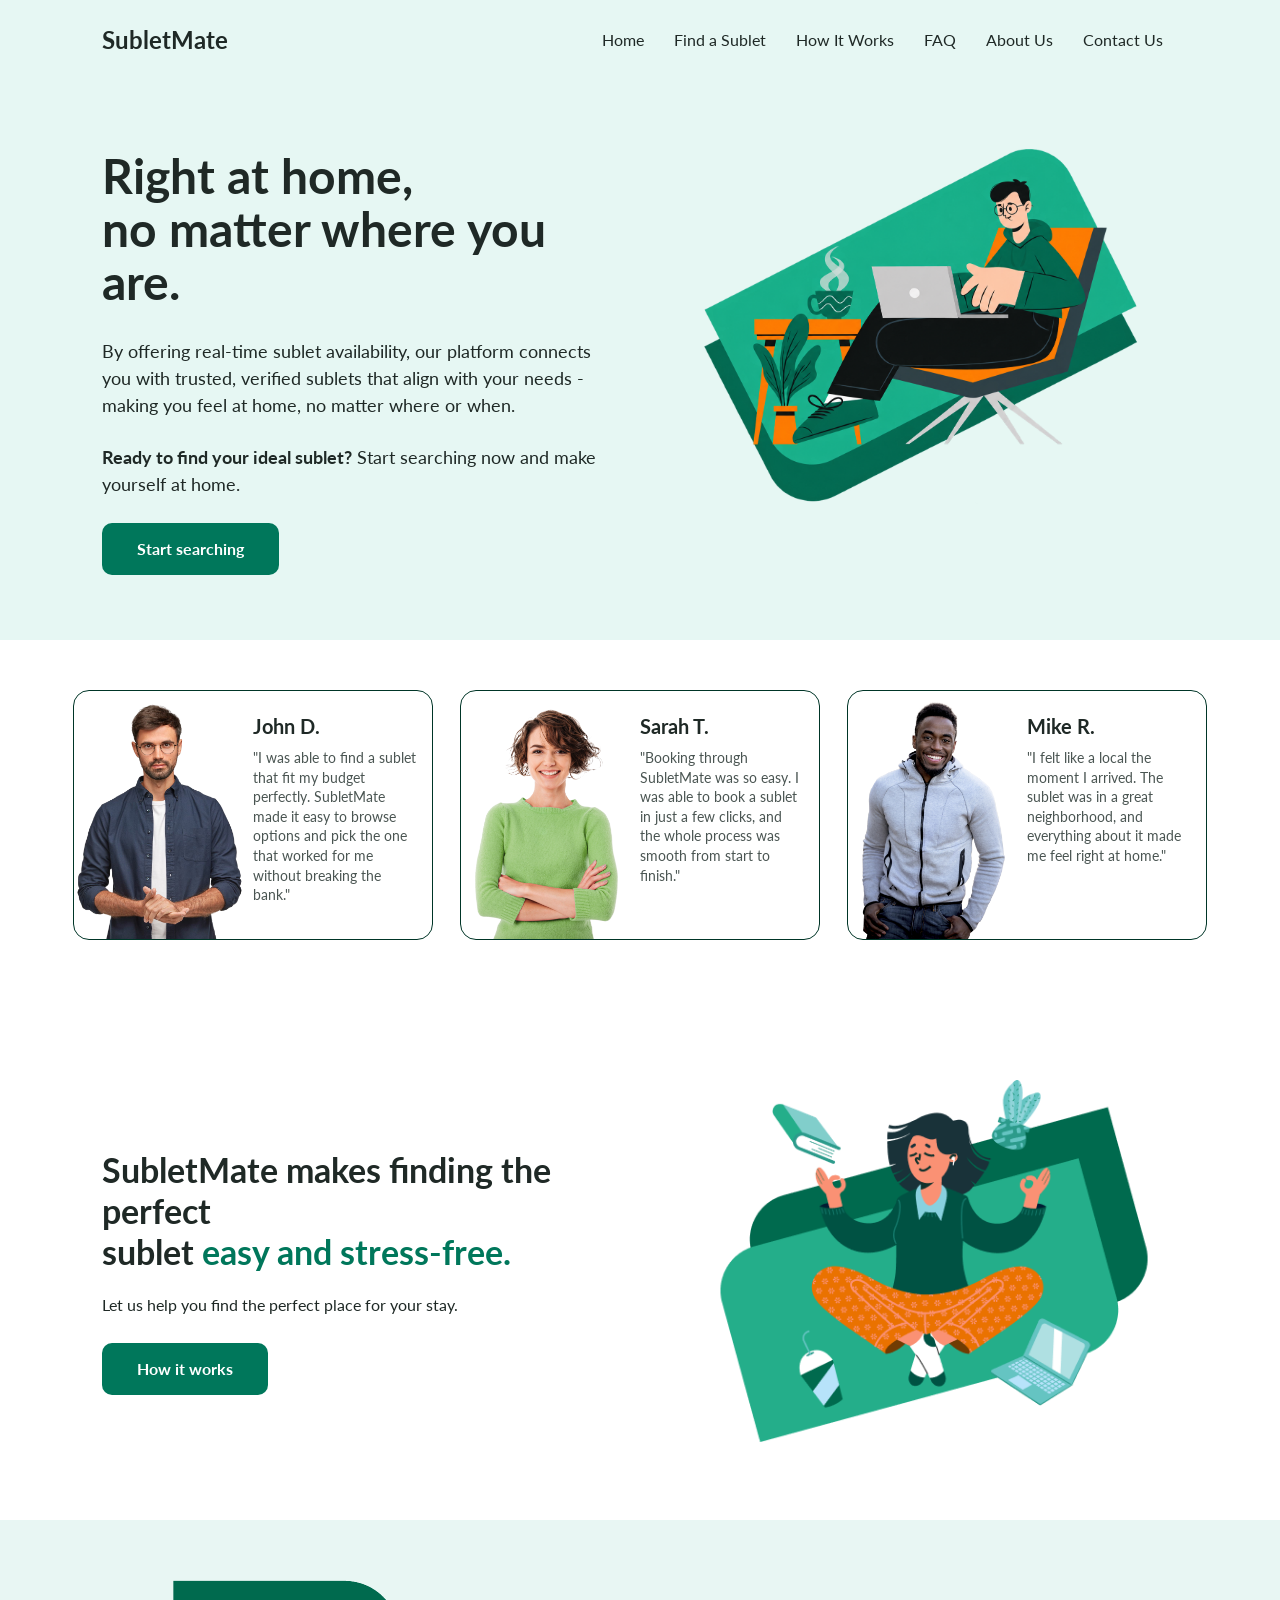
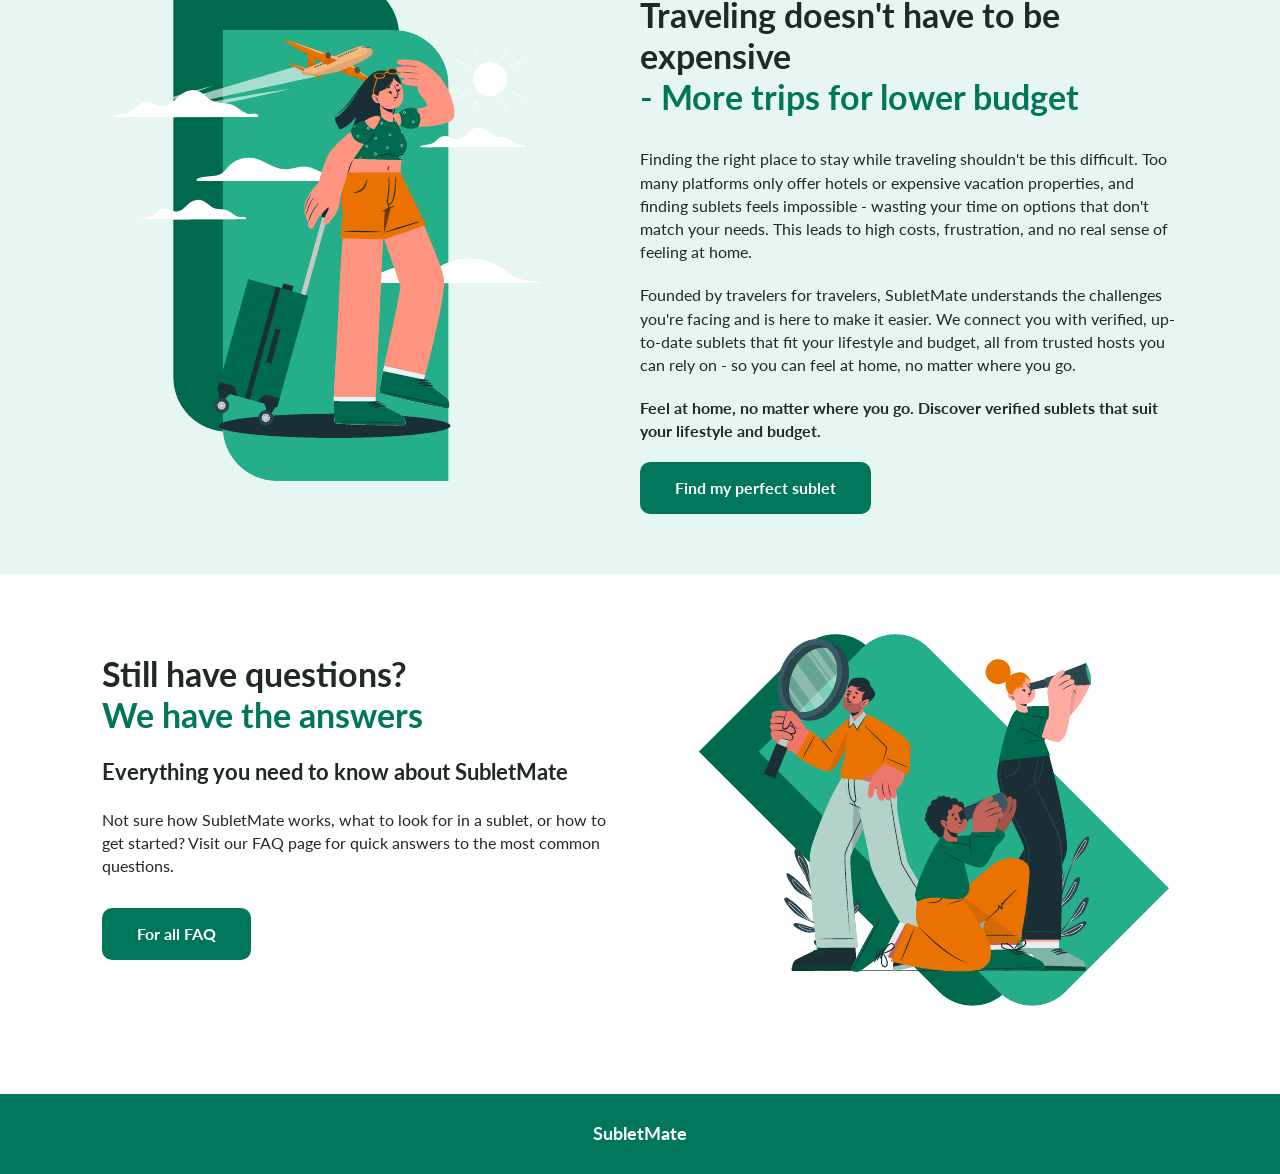
==== index.html @ af8f00f0 "first commit" ====
﻿<!doctype html>
<html lang="en">
<head>
    <meta charset="utf-8" />
    <title>SubletMate - Home</title>
    <meta name="description" content="A website for finding verified sublets that match your needs and budget." />
    <meta name="keywords" content="sublets, apartments, travel, accommodation" />
    <meta name="author" content="Yakir Pepo & Shir Shmerling" />
    <meta name="viewport" content="width=device-width, initial-scale=1.0, user-scalable=yes">
    <link rel="icon" href="images/how-book.png" type="image/png" />
    <link rel="preconnect" href="https://fonts.googleapis.com">
    <link rel="preconnect" href="https://fonts.gstatic.com" crossorigin>
    <link href="https://fonts.googleapis.com/css2?family=Assistant:wght@400;600;700&family=Lato:ital,wght@0,300;0,400;0,700;1,400&display=swap" rel="stylesheet">
    <!-- CSS -->
    <link href="styles/reset.css" rel="stylesheet" />
    <link href="styles/myStyle.css" rel="stylesheet" />
    <!-- Scripts -->
    <script src="jScripts/JavaScript.js" type="text/javascript">  </script>
</head>
<body>
    <div id="container">
        <!-- הכותרת העליונה ותפריט הניווט -->
        <header>
            <h1>SubletMate</h1>
            <nav>
                <ul>
                    <li><a href="index.html">Home</a></li>
                    <li><a href="sublets.html">Find a Sublet</a></li>
                    <li><a href="howItWorks.html">How It Works</a></li>
                    <li><a href="faq.html">FAQ</a></li>
                    <li><a href="about.html">About Us</a></li>
                    <li><a href="contactUs.html">Contact Us</a></li>
                </ul>
            </nav>
        </header>
        <main>
            <!-- פתיח המציג את מטרת האתר -->
            <section id="opening">
                <div class="openingText">
                    <h2>Right at home,<br />no matter where you are.</h2>
                    <p>
                        By offering real-time sublet availability, our platform connects you
                        with trusted, verified sublets that align with your needs - making
                        you feel at home, no matter where or when.
                    </p>
                    <p>
                        <strong>Ready to find your ideal sublet?</strong>
                        Start searching now and make yourself at home.
                    </p>
                    <a href="sublets.html">Start searching</a>
                </div>
                <div class="openingImage">
                    <img src="images/home-illustration.png"
                         alt="A man sitting in a chair and using a laptop"
                         title="Find a sublet from anywhere" />
                </div>
            </section>
            <!-- אזור חוות הדעת של משתמשי האתר -->
            <section id="testimonials">
                <article class="testimonialCard">
                    <img src="images/testimonial-john.png" alt="Portrait of John D." title="John D. - SubletMate user" />
                    <div class="testimonialText">
                        <h2>John D.</h2>
                        <p>"I was able to find a sublet that fit my budget perfectly. SubletMate made it easy to browse options and pick the one that worked for me without breaking the bank."</p>
                    </div>
                </article>
                <article class="testimonialCard">
                    <img src="images/testimonial-sarah.png" alt="Portrait of Sarah T." title="Sarah T. - SubletMate user" />
                    <div class="testimonialText">
                        <h2>Sarah T.</h2>
                        <p>"Booking through SubletMate was so easy. I was able to book a sublet in just a few clicks, and the whole process was smooth from start to finish."</p>
                    </div>
                </article>
                <article class="testimonialCard">
                    <img src="images/testimonial-mike.png" alt="Portrait of Mike R." title="Mike R. - SubletMate user" />
                    <div class="testimonialText">
                        <h2>Mike R.</h2>
                        <p>"I felt like a local the moment I arrived. The sublet was in a great neighborhood, and everything about it made me feel right at home."</p>
                    </div>
                </article>
            </section>

            <!-- אזור המדגיש את קלות מציאת הסאבלט -->
            <section id="easySublet">
                <div class="easyText">
                    <h2>SubletMate makes finding the perfect<br />sublet <span>easy and stress-free.</span></h2>
                    <p>Let us help you find the perfect place for your stay.</p>
                    <a href="howItWorks.html">How it works</a>
                </div>
                <div class="easyImage">
                    <img src="images/easy-sublet.png" alt="A woman sitting and relaxing" title="Finding the perfect sublet is easy" />
                </div>
            </section>
            
            <!-- אזור המציג את יתרונות הסאבלט בתקציב נמוך -->
            <section id="budget">
                <div class="budgetImage">
                    <img src="images/budget-travel.png"
                         alt="A traveler looking at an airplane with a suitcase"
                         title="Travel more for a lower budget" />
                </div>
                <div class="budgetText">
                    <h2>
                        Traveling doesn't have to be expensive<br />
                        <span>- More trips for lower budget</span>
                    </h2>
                    <p>
                        Finding the right place to stay while traveling shouldn't be this difficult.
                        Too many platforms only offer hotels or expensive vacation properties, and
                        finding sublets feels impossible - wasting your time on options that don't
                        match your needs. This leads to high costs, frustration, and no real sense
                        of feeling at home.
                    </p>
                    <p>
                        Founded by travelers for travelers, SubletMate understands the challenges
                        you're facing and is here to make it easier. We connect you with verified,
                        up-to-date sublets that fit your lifestyle and budget, all from trusted
                        hosts you can rely on - so you can feel at home, no matter where you go.
                    </p>
                    <p>
                        <strong>Feel at home, no matter where you go. Discover verified sublets
                            that suit your lifestyle and budget.</strong>
                    </p>
                    <a href="sublets.html">Find my perfect sublet</a>
                </div>
            </section>
            
            <!-- אזור קריאה לפעולה לחיפוש סאבלט -->
            <section id="finalSearch">
                <div class="finalText">
                    <h2>Still have questions?<br><span>We have the answers</span></h2>
                    <h3>Everything you need to know about SubletMate</h3>
                    <p>
                        Not sure how SubletMate works, what to look for in a sublet, or how to get started?
                        Visit our FAQ page for quick answers to the most common questions.
                    </p>
                    <a href="faq.html">For all FAQ</a>
                </div>
                <div class="finalImage">
                    <img src="images/final-search.png" alt="Travelers searching for a sublet" title="searching FAQ" />
                </div>
            </section>
        </main>
        <!-- החלק התחתון של דף הבית -->
        <footer>
            <p>SubletMate</p>
        </footer>
    </div>
</body>
</html>
---- styles/myStyle.css ----
﻿/* 1. הגדרות בסיס ופונטים גלובליים */

*, *::before, *::after {
 box-sizing: border-box;
}

body {
 direction: ltr;
 font-family: 'Lato', 'Assistant', 'Arial', 'Times New Roman', sans-serif;
 color: #1f2926;
 background-color: #ffffff;
 margin: 0;
 padding: 0;
 min-width: 1150px;
}

#container {
 width: 100%;
}

.content-wrapper {
 width: 100%;
 max-width: 1200px;
 margin: 0 auto;
 padding: 0 20px;
}


/* 2. כותרת עליונה ותפריט ניווט */

header {
 width: 100%;
 height: 80px;
 background-color: #e6f7f3;
 display: flex;
 justify-content: space-between;
 align-items: center;
 padding: 0 8%;
}

header h1,
header .siteName {
 margin: 0;
 font-size: 24px;
 font-weight: bold;
}

nav {
 margin: 0;
}

nav ul {
 list-style-type: none;
 margin: 0;
 padding: 0;
 display: flex;
}

nav ul li a {
 display: block;
 padding: 28px 15px;
 color: #1f2926;
 text-decoration: none;
}

nav ul li a:hover {
 color: #ffffff;
 background-color: #00775b;
}


/* 3. תפריט פירורי לחם */

#breadcrumbs {
 width: 84%;
 max-width: 1200px;
 margin: 0 auto;
 padding-top: 25px;
}

#breadcrumbs ol {
 list-style-type: none;
 padding: 0;
 margin: 0;
}

#breadcrumbs ol li {
 display: inline-block;
 margin-right: 8px;
}

#breadcrumbs ol li:after {
 content: ">";
 margin-left: 8px;
}

#breadcrumbs ol li:last-child:after {
 content: "";
}

#breadcrumbs a {
 color: #00775b;
 text-decoration: none;
}

#breadcrumbs a:hover {
 text-decoration: underline;
}


/* 4. אזורי דף הבית */

#opening,
#budget,
#easySublet,
#finalSearch {
 width: 100%;
 overflow: hidden;
}

#opening {
 min-height: 560px;
 background-color: #e6f7f3;
 padding-bottom: 40px;
}

#budget {
 min-height: 620px;
 background-color: #e8f6f3;
 padding-bottom: 60px;
}

#easySublet {
 min-height: 500px;
 background-color: #ffffff;
 padding-bottom: 40px;
}

#finalSearch {
 min-height: 520px;
 background-color: #ffffff;
 padding-bottom: 40px;
}


/* 5. דף הבית: אזור פתיח */

.openingText,
.easyText {
 float: left;
 width: 40%;
 margin-left: 8%;
}

.openingText {
 padding-top: 70px;
}

.easyText {
 padding-top: 130px;
}

.openingText h2 {
 font-size: 48px;
 line-height: 110%;
 font-weight: bold;
 margin-bottom: 30px;
}

.openingText p {
 font-size: 18px;
 line-height: 150%;
 margin-bottom: 25px;
}

.openingText strong,
.budgetText strong {
 font-weight: bold;
}

.openingImage {
 float: right;
 width: 40%;
 margin-right: 8%;
 padding-top: 35px;
}

.openingImage img {
 width: 100%;
 max-width: 620px;
}


/* 6. דף הבית: חוות דעת */

#testimonials {
 width: 100%;
 max-width: 1200px;
 min-height: 380px;
 margin: 0 auto;
 padding: 50px 20px 30px;
 text-align: center;
 background-color: #ffffff;
}

#testimonials article {
 display: inline-block;
 height: 250px;
 width: 31%;
 margin: 0 1%;
 text-align: left;
 vertical-align: top;
 border-radius: 16px;
 border: 1px solid #003527;
 overflow: hidden;
 position: relative;
}

#testimonials article img {
 position: absolute;
 bottom: 0;
 left: 14px;
 width: 40%;
 height: auto;
 max-height: 100%;
 display: block;
}

#testimonials article:first-child img {
 transform: scale(1.15);
 transform-origin: bottom center;
}

.testimonialText {
 float: right;
 width: 46%;
 margin-right: 4%;
 padding-top: 25px;
 position: relative;
}

.testimonialText h2 {
 font-size: 20px;
 font-weight: bold;
 margin-bottom: 12px;
}

.testimonialText p {
 font-size: 14px;
 line-height: 140%;
 color: #4a5552;
}


/* 7. דף הבית: חיסכון, קלות וחיפוש */

.budgetImage {
 float: left;
 width: 35%;
 margin-left: 8%;
 padding-top: 60px;
 text-align: center;
}

.budgetImage img {
 width: 100%;
 max-width: 427px;
}

.budgetText {
 float: right;
 width: 42%;
 margin-right: 8%;
 padding-top: 75px;
}

.finalText {
 float: left;
 width: 45%;
 margin-left: 8%;
 padding-top: 80px;
}

.budgetText h2,
.easyText h2,
.finalText h2 {
 font-size: 34px;
 line-height: 120%;
 font-weight: bold;
}

.budgetText h2 {
 margin-bottom: 30px;
}

.easyText h2,
.finalText h2 {
 margin-bottom: 25px;
}

.budgetText h2 span,
.easyText h2 span,
.finalText h2 span {
 color: #00775b;
}

.budgetText p {
 font-size: 16px;
 line-height: 145%;
 margin-bottom: 20px;
}

.easyText p {
 font-size: 16px;
 margin-bottom: 30px;
}

.finalText h3 {
 font-size: 22px;
 margin-bottom: 25px;
}

.finalText p {
 width: 90%;
 font-size: 16px;
 line-height: 145%;
 margin-bottom: 30px;
}

.easyImage,
.finalImage {
 float: right;
 width: 38%;
 margin-right: 8%;
 padding-top: 60px;
 text-align: center;
}

.easyImage img,
.finalImage img {
 width: 100%;
}

.easyImage img {
 max-width: 448px;
}

.finalImage img {
 max-width: 470px;
}


/* 8. כפתורי דף הבית */

.openingText a,
.budgetText a,
.easyText a,
.finalText a,
.howCallToAction a {
 display: inline-block;
 color: #ffffff;
 background-color: #00775b;
 text-decoration: none;
 font-weight: bold;
 border-radius: 10px;
}

.openingText a,
.budgetText a,
.easyText a,
.finalText a {
 padding: 18px 35px;
}

.howCallToAction a {
 padding: 15px 30px;
}

.openingText a:hover,
.budgetText a:hover,
.easyText a:hover,
.finalText a:hover,
.howCallToAction a:hover,
#contactForm input:last-child:hover {
 background-color: #005f49;
}


/* 9. מבנה עמודים פנימיים */

#aboutPage,
#subletsPage,
#howPage,
#contactPage,
#faqPage,
#siteMapPage {
 width: 100%;
 max-width: 1200px;
 margin: 0 auto;
 padding-top: 35px;
 padding-bottom: 40px;
}

#aboutPage,
#contactPage {
 min-height: 900px;
}

#subletsPage,
#howPage {
 min-height: 760px;
}

#siteMapPage {
 min-height: 500px;
}

#subletsPage {
 overflow: hidden;
}

#howPage {
 text-align: center;
}

#faqPage {
 padding-bottom: 50px;
}

#aboutPage h1,
#subletsPage h1,
#howPage h1,
#contactPage h1,
#faqPage h1,
#siteMapPage h1 {
 font-size: 42px;
 font-weight: bold;
 margin-bottom: 15px;
}

#aboutPage h1 {
 margin-bottom: 30px;
}

#subletsPage .pageIntroduction,
#howPage .pageIntroduction,
#contactPage .pageIntroduction,
#faqPage .pageIntroduction,
#siteMapPage .pageIntroduction {
 font-size: 18px;
}

#subletsPage .pageIntroduction,
#howPage .pageIntroduction {
 margin-bottom: 35px;
}

#contactPage .pageIntroduction,
#faqPage .pageIntroduction,
#siteMapPage .pageIntroduction {
 margin-bottom: 30px;
}


/* 10. עמוד אודות */

#aboutPage h2 {
 font-size: 24px;
 font-weight: bold;
 margin-top: 30px;
 margin-bottom: 15px;
}

#aboutPage p {
 font-size: 16px;
 line-height: 150%;
 margin-bottom: 20px;
}

#aboutPage ul {
 list-style-type: disc;
 margin-left: 25px;
 margin-bottom: 25px;
}

#aboutPage ul li {
 margin-bottom: 10px;
}

#aboutPage a {
 color: #00775b;
}

.hitLogo {
 width: 180px;
 margin-top: 5px;
}


/* 11. עמוד סאבלטים */

#subletFinder {
 width: 100%;
 max-width: 1200px;
 margin: 35px auto 50px;
 overflow: hidden;
}

.finderForm,
.finderVisual {
 height: 520px;
 border: 1px solid #003527;
 border-radius: 16px;
}

.finderForm {
 float: left;
 width: 34%;
 padding: 30px;
}

.finderVisual {
 float: right;
 width: 60%;
 position: relative;
 overflow: hidden;
}

.finderForm label {
 display: block;
 margin-bottom: 10px;
}

.finderForm #userName {
 width: 94%;
 padding: 12px;
 margin-bottom: 25px;
 border: 1px solid #003527;
 border-radius: 8px;
 font-family: 'Lato', 'Assistant', Arial, sans-serif;
 font-size: 15px;
}

.finderForm .formQuestion {
 font-size: 18px;
 font-weight: bold;
 margin-top: 20px;
 margin-bottom: 15px;
}

.finderForm .radioLabel,
.finderForm .checkboxLabel {
 font-weight: normal;
}

.finderForm .radioLabel input,
.finderForm .checkboxLabel input {
 width: auto;
 margin-right: 8px;
}

#findButton {
 margin-top: 25px;
 padding: 15px 25px;
 border: none;
 border-radius: 10px;
 background-color: #00775b;
 color: #ffffff;
 font-family: 'Lato', 'Assistant', Arial, sans-serif;
 font-size: 16px;
 font-weight: bold;
 cursor: pointer;
}

#findButton:disabled {
 background-color: #b8cbc7;
 cursor: default;
}

#chooseCityText {
 width: 100%;
 padding-top: 240px;
 text-align: center;
 font-size: 18px;
 font-weight: bold;
}

/* שם המשתמש שמופיע על גבי התצוגה */
#userNameDisplay {
 position: absolute;
 top: 20px;
 left: 20px;
 padding: 10px 15px;
 background-color: #e6f7f3;
 border: 1px solid #003527;
 border-radius: 8px;
 font-size: 18px;
 font-weight: bold;
 z-index: 3;
}

#cityImage {
 width: 100%;
 height: 100%;
 display: none;
 position: absolute;
 top: 0;
 left: 0;
 object-fit: cover;
 object-position: center;
 z-index: 1;
}

.featureImage {
 position: absolute;
 opacity: 0.6;
 z-index: 2;
}

#petImage {
 width: 23%;
 left: 10%;
 bottom: 5%;
}

#parkingImage {
 width: 30%;
 right: 5%;
 bottom: 5%;
}

#protectedImage {
 width: 12%;
 right: 5%;
 top: 5%;
}


/* 12. פופ אפ */

#resultPopup {
 width: 100%;
 height: 100%;
 display: none;
 position: fixed;
 top: 0;
 left: 0;
 z-index: 10;
}

.popupContent {
 width: 420px;
 padding: 30px;
 margin: 180px auto;
 position: relative;
 background-color: #e6f7f3;
 border: 1px solid #003527;
 border-radius: 16px;
 text-align: center;
}

.popupContent h2 {
 margin-bottom: 20px;
}

#popupText {
 line-height: 1.8;
}

#closePopup {
 position: absolute;
 top: 10px;
 right: 15px;
 border: none;
 background: none;
 font-size: 24px;
 cursor: pointer;
}


/* 13. עמוד שלבי השימוש */

.howStep {
 display: inline-block;
 width: 31%;
 height: 300px;
 margin: 0 1%;
 padding-top: 30px;
 border-radius: 16px;
 border: 1px solid #003527;
 text-align: center;
 vertical-align: top;
}

.howStep img {
 width: 110px;
 margin-bottom: 25px;
}

.howStepText {
 width: 84%;
 margin: 0 auto;
}

.howStepText h2 {
 font-size: 22px;
 font-weight: bold;
 margin-bottom: 18px;
}

.howStepText p {
 font-size: 15px;
 line-height: 140%;
}

.howCallToAction {
 width: 100%;
 padding-top: 45px;
 text-align: center;
}

.howCallToAction h2 {
 font-size: 28px;
 font-weight: bold;
 margin-bottom: 15px;
}

.howCallToAction p {
 font-size: 16px;
 margin-bottom: 25px;
}


/* 14. עמוד יצירת קשר */

#contactForm {
 width: 50%;
 margin: 0 auto;
 padding: 30px;
 border: 1px solid #003527;
 border-radius: 16px;
}

#contactForm label {
 display: block;
 font-weight: bold;
 margin-bottom: 8px;
}

#contactForm input,
#contactForm select,
#contactForm textarea {
 width: 100%;
 padding: 12px;
 margin-bottom: 20px;
 border: 1px solid #b8cbc7;
 font-family: 'Lato', 'Assistant', Arial, 'Times New Roman', sans-serif;
 font-size: 15px;
 border-radius: 8px;
}

#contactForm .formQuestion {
 font-weight: bold;
 margin-bottom: 12px;
}

#contactForm .radioLabel,
#contactForm .checkboxLabel {
 font-weight: normal;
 margin-bottom: 10px;
}

#contactForm .radioLabel input,
#contactForm .checkboxLabel input {
 display: inline;
 width: auto;
 padding: 0;
 margin: 0 8px 0 0;
}

#contactForm .checkboxLabel {
 margin-top: 5px;
 margin-bottom: 20px;
}

#contactForm input:last-child {
 width: auto;
 padding: 15px 30px;
 color: #ffffff;
 background-color: #00775b;
 border: none;
 border-radius: 10px;
 font-weight: bold;
 cursor: pointer;
}


/* 15. עמוד שאלות נפוצות */

.faqItem {
 width: 80%;
 margin: 0 auto 20px;
 padding: 20px;
 border: 1px solid #003527;
}

.faqItem h2 {
 font-size: 22px;
 font-weight: bold;
 margin-bottom: 10px;
}

.faqItem p {
 font-size: 16px;
 line-height: 150%;
}

.faqItem a {
 color: #00775b;
}

.faqItem a:hover {
 text-decoration: underline;
}


/* 16. עמוד מפת האתר */

.siteMapList {
 width: 50%;
 padding: 25px;
 border: 1px solid #003527;
 border-radius: 16px;
 list-style-type: none;
}

.siteMapList > li > a {
 font-size: 22px;
 font-weight: bold;
}

.siteMapList ul {
 list-style-type: disc;
 margin-top: 20px;
 margin-left: 30px;
}

.siteMapList ul li {
 margin-bottom: 15px;
}

.siteMapList ul ul {
 list-style-type: circle;
 margin-top: 15px;
}

.siteMapList a {
 color: #00775b;
 text-decoration: none;
}

.siteMapList a:hover {
 text-decoration: underline;
}


/* 17. פוטר */

footer {
 width: 100%;
 height: 80px;
 background-color: #00775b;
 color: #ffffff;
 text-align: center;
}

footer p {
 padding-top: 30px;
 font-size: 18px;
 font-weight: bold;
}
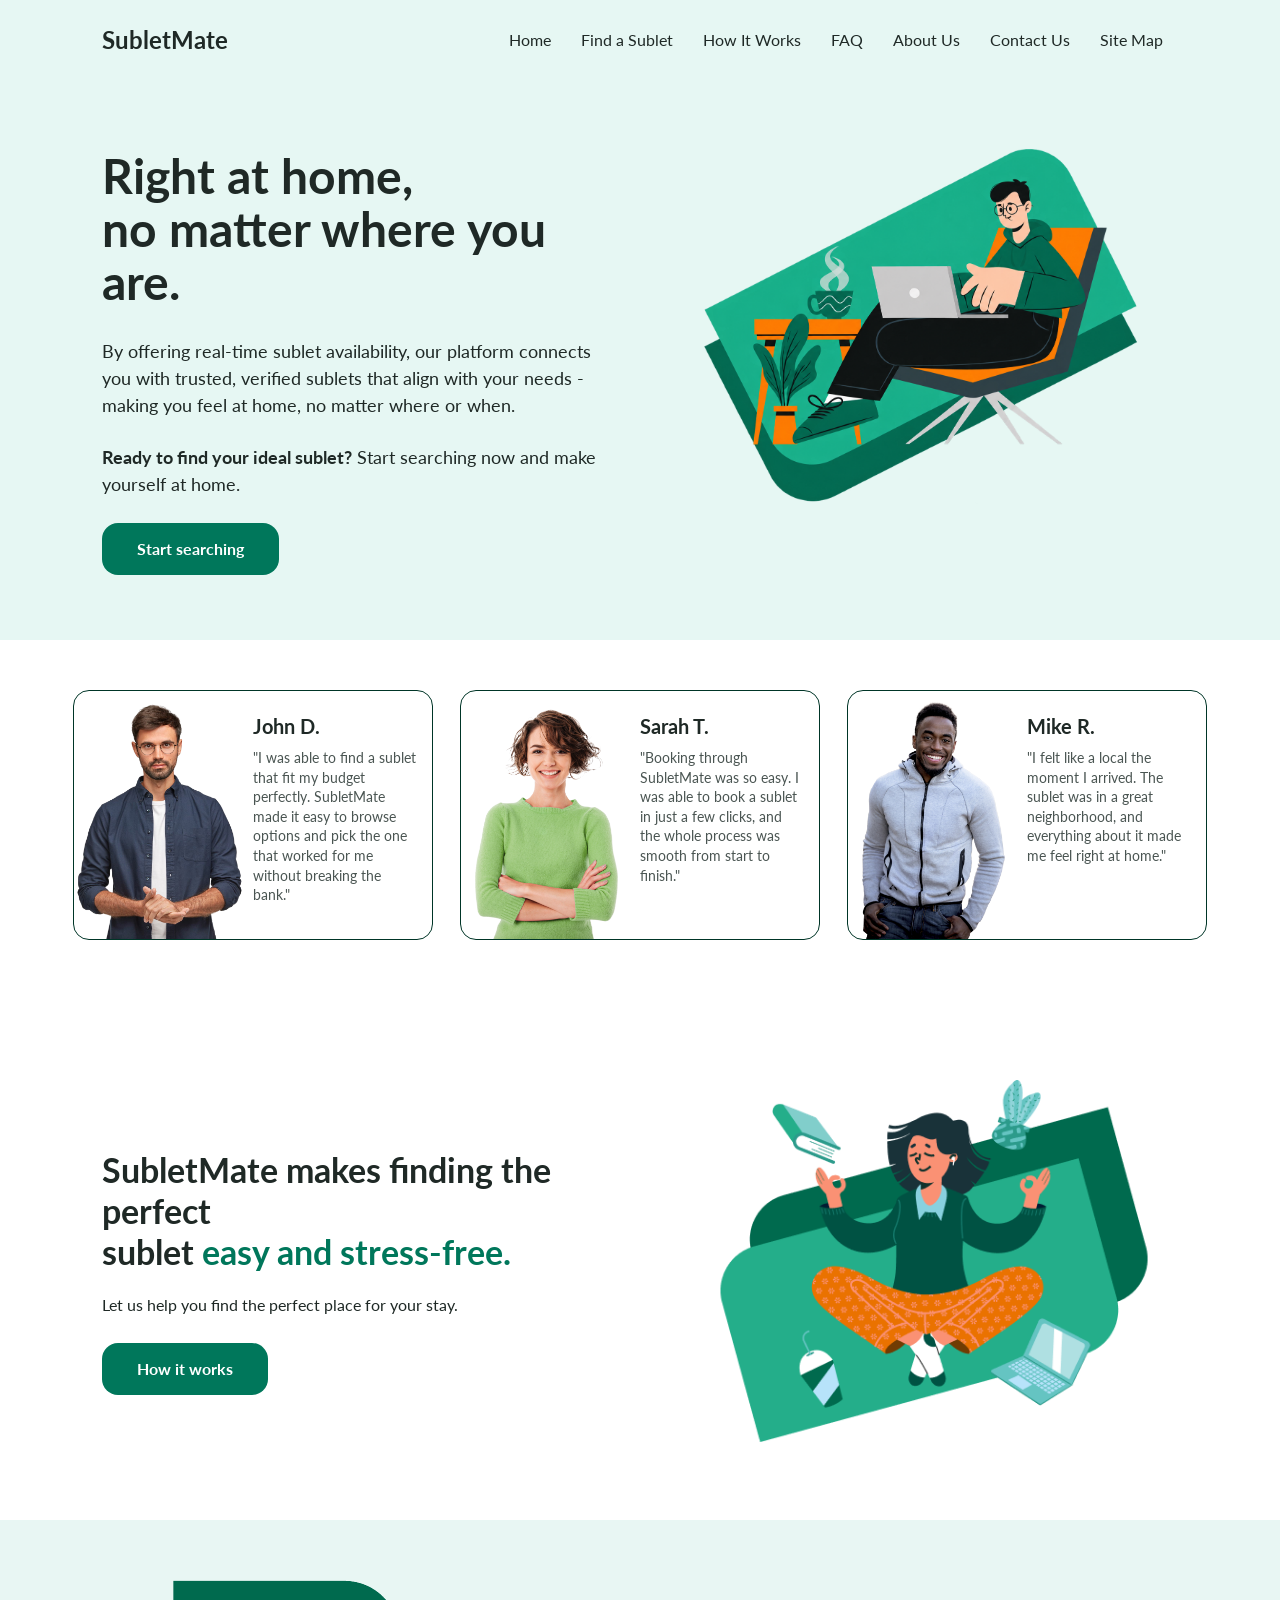
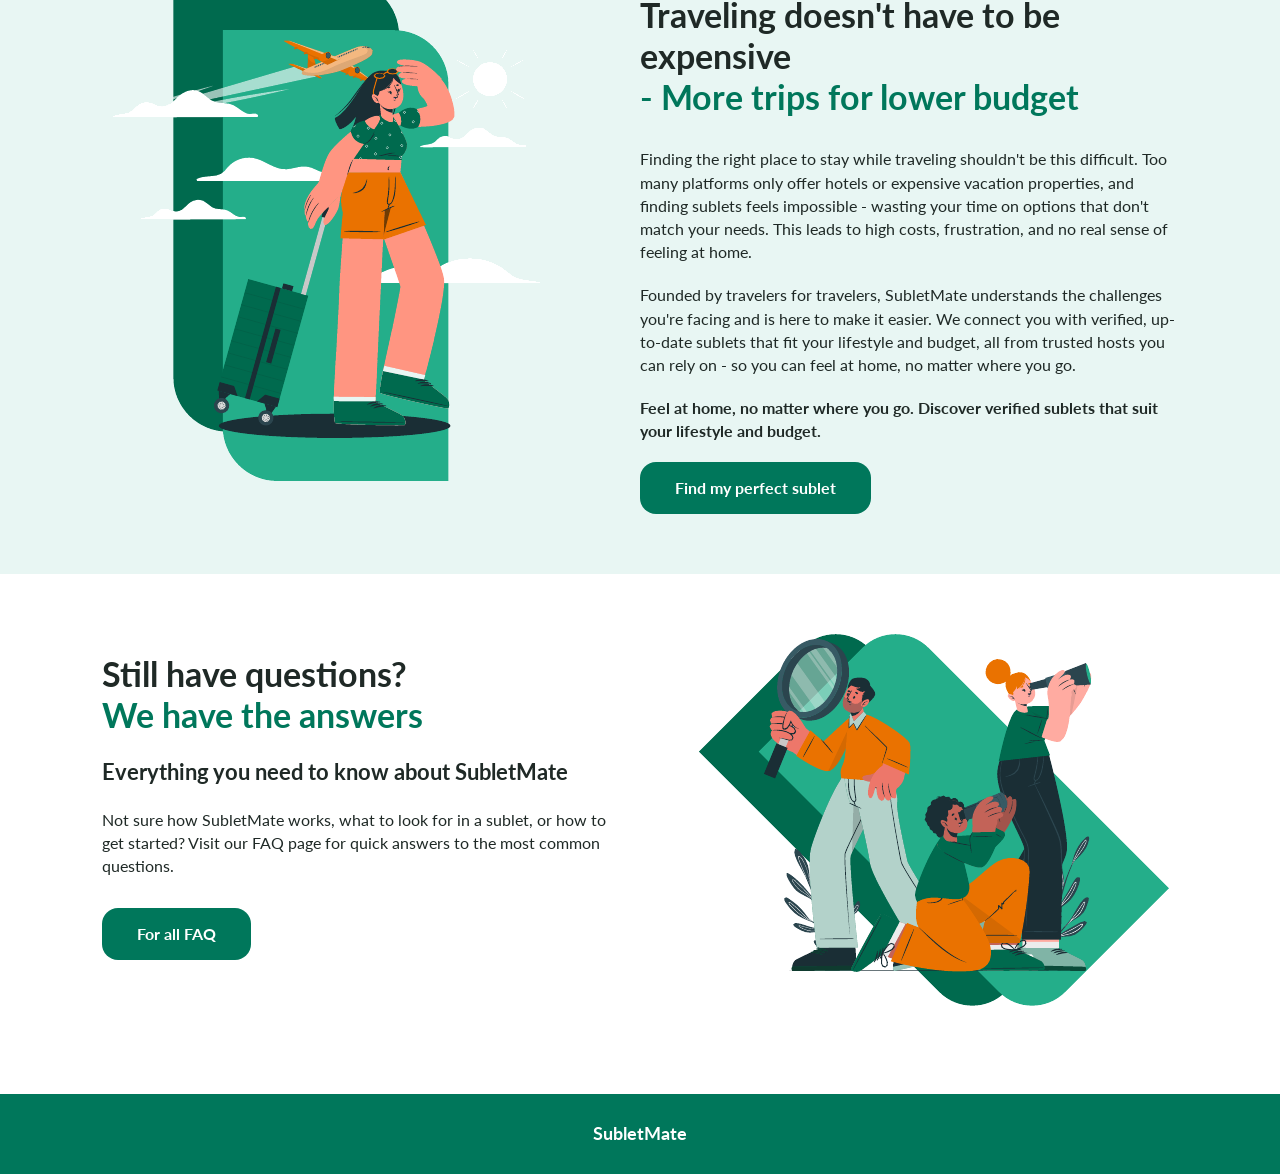
==== commit 50ee0e0f: "what changed" ====
--- a/index.html
+++ b/index.html
@@ -5,7 +5,7 @@
     <title>SubletMate - Home</title>
     <meta name="description" content="A website for finding verified sublets that match your needs and budget." />
     <meta name="keywords" content="sublets, apartments, travel, accommodation" />
-    <meta name="author" content="Yakir Pepo & Shir Shmerling" />
+    <meta name="author" content="Yakir Papo & Shir Shmerling" />
     <meta name="viewport" content="width=device-width, initial-scale=1.0, user-scalable=yes">
     <link rel="icon" href="images/how-book.png" type="image/png" />
     <link rel="preconnect" href="https://fonts.googleapis.com">
@@ -30,6 +30,7 @@
                     <li><a href="faq.html">FAQ</a></li>
                     <li><a href="about.html">About Us</a></li>
                     <li><a href="contactUs.html">Contact Us</a></li>
+                    <li><a href="siteMap.html">Site Map</a></li>
                 </ul>
             </nav>
         </header>
--- a/styles/myStyle.css
+++ b/styles/myStyle.css
@@ -11,11 +11,18 @@
  background-color: #ffffff;
  margin: 0;
  padding: 0;
- min-width: 1150px;
+ min-width: 1200px;
 }
 
 #container {
  width: 100%;
+ min-height: 100vh;
+ display: flex;
+ flex-direction: column;
+}
+
+main {
+ flex: 1;
 }
 
 .content-wrapper {
@@ -50,15 +57,22 @@
 }
 
 nav ul {
+ height: 100%;
  list-style-type: none;
  margin: 0;
  padding: 0;
  display: flex;
 }
 
+nav ul li {
+ height: 80px;
+}
+
 nav ul li a {
- display: block;
- padding: 28px 15px;
+ height: 100%;
+ display: flex;
+ align-items: center;
+ padding: 0 15px;
  color: #1f2926;
  text-decoration: none;
 }
@@ -362,7 +376,7 @@
  background-color: #00775b;
  text-decoration: none;
  font-weight: bold;
- border-radius: 10px;
+ border-radius: 16px;
 }
 
 .openingText a,
@@ -563,7 +577,7 @@
  margin-top: 25px;
  padding: 15px 25px;
  border: none;
- border-radius: 10px;
+ border-radius: 16px;
  background-color: #00775b;
  color: #ffffff;
  font-family: 'Lato', 'Assistant', Arial, sans-serif;
@@ -594,7 +608,7 @@
  background-color: #e6f7f3;
  border: 1px solid #003527;
  border-radius: 8px;
- font-size: 18px;
+ font-size: 16px;
  font-weight: bold;
  z-index: 3;
 }
@@ -624,13 +638,13 @@
 }
 
 #parkingImage {
- width: 30%;
+ width: 40%;
  right: 5%;
  bottom: 5%;
 }
 
 #protectedImage {
- width: 12%;
+ width: 10%;
  right: 5%;
  top: 5%;
 }
@@ -789,7 +803,7 @@
  color: #ffffff;
  background-color: #00775b;
  border: none;
- border-radius: 10px;
+ border-radius: 16px;
  font-weight: bold;
  cursor: pointer;
 }
@@ -802,6 +816,8 @@
  margin: 0 auto 20px;
  padding: 20px;
  border: 1px solid #003527;
+ border-radius: 16px;
+ 
 }
 
 .faqItem h2 {
